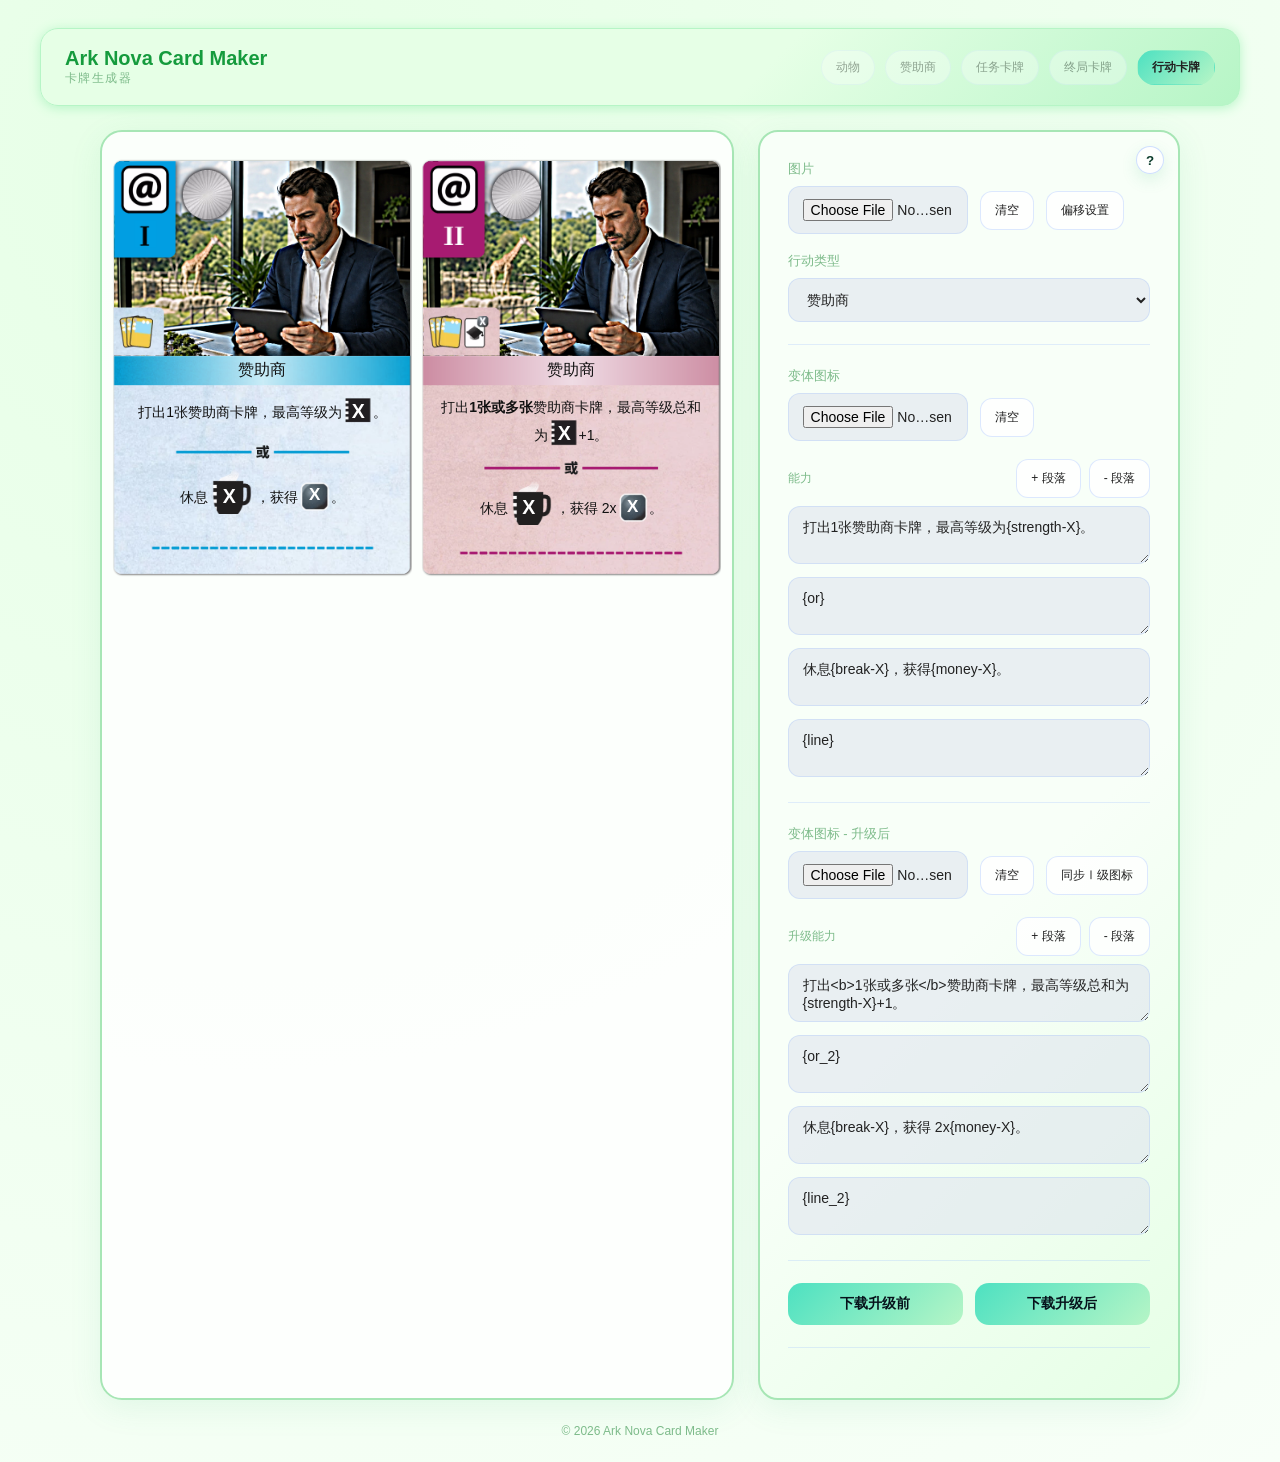
==== CardMaker/index.html @ 080d2d2a "Upload Card Maker (part) - Add Action Card Maker (except for Animal & Card)" ====
<!DOCTYPE html>
<html lang="zh-CN">
  <head>
    <meta charset="UTF-8" />
    <meta http-equiv="Cache-Control" content="no-store, no-cache, must-revalidate" />
    <meta http-equiv="Pragma" content="no-cache" />
    <meta http-equiv="Expires" content="0" />
    <meta name="viewport" content="width=device-width, initial-scale=1.0" />
    <title>卡牌生成器</title>
    <link rel="stylesheet" href="styles.css" />
    <link rel="stylesheet" href="media.css" />
  </head>
  <body>
    <div class="page">
      <header class="topbar">
        <div class="brand">
          <div>
            <div class="brand__title">Ark Nova Card Maker</div>
            <div class="brand__subtitle">卡牌生成器</div>
          </div>
        </div>
        <nav class="tabs">
          <button class="tab tab--disabled" type="button">动物</button>
          <button class="tab tab--disabled" type="button">赞助商</button>
          <button class="tab tab--disabled" type="button">任务卡牌</button>
          <button class="tab tab--disabled" type="button">终局卡牌</button>
          <button class="tab tab--active" type="button">行动卡牌</button>
        </nav>
      </header>

      <main class="layout">
        <section class="preview">
          <div class="card-grid">
            <div class="card-wrap">
              <div class="card card--before">
                <img class="layer layer--back" src="img/action_back_1.png" alt="back" />
                <div class="layer layer--image-wrap">
                  <img class="layer--image" src="" alt="user" />
                </div>
                <img class="layer layer--scope" src="img/action_scope_1.png" alt="scope" />
                <img class="layer layer--head" src="img/action_head_1.png" alt="head" />
                <img class="layer layer--action-plus" src="img/action_plus.png" alt="action plus" />
                <div class="layer layer--plus-icon-wrap">
                  <img class="layer--plus-icon" src="" alt="plus icon" />
                </div>
                <div class="layer layer--action-name" id="actionNameBefore"></div>
                <div class="layer layer--ability" id="abilityText"></div>
                <img class="layer layer--action-icon" src="" alt="action icon" />
              </div>
            </div>
            <div class="card-wrap">
              <div class="card card--after">
                <img class="layer layer--back" src="img/action_back_2.png" alt="back" />
                <div class="layer layer--image-wrap">
                  <img class="layer--image" src="" alt="user" />
                </div>
                <img class="layer layer--scope" src="img/action_scope_2.png" alt="scope" />
                <img class="layer layer--head" src="img/action_head_2.png" alt="head" />
                <img class="layer layer--action-plus" src="img/action_plus.png" alt="action plus" />
                <div class="layer layer--plus-icon-wrap">
                  <img class="layer--plus-icon" src="" alt="plus icon" />
                </div>
                <div class="layer layer--action-name" id="actionNameAfter"></div>
                <div class="layer layer--ability" id="abilityTextUpgrade"></div>
                <img class="layer layer--action-icon" src="" alt="action icon" />
              </div>
            </div>
          </div>
        </section>

        <section class="editor">
          <div class="panel">
            <div class="editor-help" aria-label="富文本帮助">
              <button class="editor-help__btn" type="button">?</button>
              <div class="editor-help__popover" role="tooltip">
                <div class="editor-help__title">支持的富文本</div>
                <ul class="editor-help__list">
                  <li>加粗：&lt;b&gt;文字&lt;/b&gt;</li>
                  <li>常用：钱币 {money:2}、强度 {strength:X}、休息 {break:1}、票 {appeal:3}</li>
                  <li>分隔：{or}、{line}（升级分割线 {or_2}、{line_2}）</li>
                  <li>更多图标：敬请期待</li>
                </ul>
              </div>
            </div>

            <label class="field">
              <span>图片</span>
              <div class="field__row field__row--input">
                <input id="imageInput" type="file" accept="image/*" />
                <button class="ghost" type="button" data-clear="imageInput">清空</button>
                <button class="ghost" type="button" id="toggleOffset">偏移设置</button>
              </div>
            </label>

            <div id="offsetControls" class="hidden">
              <label class="field">
                <div class="field__row">
                  <span>图片 - 水平偏移</span>
                  <span class="field__value" id="offsetXValue">0%</span>
                </div>
                <input id="offsetX" type="range" min="-100" max="100" step="1" value="0" />
              </label>

              <label class="field">
                <div class="field__row">
                  <span>图片 - 垂直偏移</span>
                  <span class="field__value" id="offsetYValue">0%</span>
                </div>
                <input id="offsetY" type="range" min="-100" max="100" step="1" value="0" />
              </label>
            </div>

            <label class="field">
              <span>行动类型</span>
              <select id="actionType">
                <!-- <option value="animal">动物</option> -->
                <option value="sponsor">赞助商</option>
                <option value="association">协会</option>
                <option value="build">建造</option>
                <!-- <option value="card">卡牌</option> -->
              </select>
            </label>

            <div class="divider"></div>

            <label class="field">
              <span>变体图标</span>
              <div class="field__row field__row--input">
                <input id="plusIconInput" type="file" accept="image/*" />
                <button class="ghost" type="button" data-clear="plusIconInput">清空</button>
              </div>
            </label>

            <div class="field">
              <div class="field__row field__row--ability">
                <span>能力</span>
                <div class="button-group">
                  <button class="ghost" type="button" data-add="ability">+ 段落</button>
                  <button class="ghost" type="button" data-remove="ability">- 段落</button>
                </div>
              </div>
              <div class="paragraph-list" id="abilityList"></div>
            </div>

            <div class="divider"></div>

            <label class="field">
              <span>变体图标 - 升级后</span>
              <div class="field__row field__row--input">
                <input id="upgradePlusIconInput" type="file" accept="image/*" />
                <button class="ghost" type="button" data-clear="upgradePlusIconInput">清空</button>
                <button class="ghost" type="button" id="syncPlusIcon">同步Ⅰ级图标</button>
              </div>
            </label>

            <div class="field">
              <div class="field__row field__row--ability">
                <span>升级能力</span>
                <div class="button-group">
                  <button class="ghost" type="button" data-add="upgrade">+ 段落</button>
                  <button class="ghost" type="button" data-remove="upgrade">- 段落</button>
                </div>
              </div>
              <div class="paragraph-list" id="upgradeAbilityList"></div>
            </div>

            <div class="divider"></div>

            <div class="button-row">
              <button id="downloadBeforeBtn" class="primary" type="button">下载升级前</button>
              <button id="downloadAfterBtn" class="primary" type="button">下载升级后</button>
            </div>

            <div class="divider"></div>
          </div>
        </section>
      </main>

      <footer class="footer">© 2026 Ark Nova Card Maker</footer>
    </div>

    <script src="dom2img.js"></script>
    <script src="domtoimage-helper.js"></script>
    <script src="script.js"></script>
  </body>
</html>
---- CardMaker/styles.css ----
:root {
  color-scheme: light;
  --bg: #f8fff8;
  --panel: rgba(255, 255, 255, 0.85);
  --panel-border: rgba(60, 180, 120, 0.18);
  --text: #222;
  --muted: #7dbb8a;
  --accent: #4de1c1;
  --accent-2: #b6f5c6;
  --shadow: 0 8px 32px rgba(60, 180, 120, 0.1);
  --card-ratio: 745 / 1040;
  --img-pos-x: 50%;
  --img-pos-y: 50%;
}

* {
  box-sizing: border-box;
  font-family: "Inter", "Segoe UI", "PingFang SC", sans-serif;
}

body {
  margin: 0;
  background: radial-gradient(circle at 20% 10%, #e6ffe6 0%, #f8fff8 100%);
  color: var(--text);
}

.page {
  min-height: 100vh;
  display: flex;
  flex-direction: column;
  padding: 28px 40px 24px;
  gap: 24px;
}

.topbar {
  display: flex;
  justify-content: space-between;
  align-items: center;
  gap: 18px;
  padding: 18px 24px;
  border-radius: 18px;
  background: linear-gradient(135deg, #e6ffe6 60%, #b6f5c6 100%);
  border: 1px solid #b6f5c6;
  box-shadow: 0 2px 12px #b6f5c6;
  flex-wrap: wrap;
}

.brand {
  display: flex;
  align-items: center;
  gap: 14px;
}

.brand__title {
  font-size: 20px;
  font-weight: 600;
  color: #159b3d;
}

.brand__subtitle {
  font-size: 12px;
  color: var(--muted);
  letter-spacing: 0.12em;
  text-transform: uppercase;
}

.tabs {
  display: flex;
  gap: 10px;
  flex-wrap: wrap;
}

.tab {
  padding: 8px 14px;
  border-radius: 999px;
  border: 1px solid rgba(120, 164, 255, 0.2);
  background: #ffffffcc;
  color: var(--text);
  font-size: 12px;
}

.tab--active {
  background: linear-gradient(135deg, var(--accent), var(--accent-2));
  border-color: transparent;
  font-weight: 700;
}

.tab--disabled {
  opacity: 0.4;
  cursor: not-allowed;
}

.layout {
  display: grid;
  grid-template-columns: minmax(320px, 1.2fr) minmax(320px, 0.8fr);
  gap: 24px;
  flex: 1;
  max-width: 1080px;
  margin-left: auto;
  margin-right: auto;
}

.preview {
  display: flex;
  flex-direction: column;
  align-items: center;
  gap: 16px;
  padding: 26px;
  border-radius: 22px;
  background: var(--panel);
  border: 2px solid #a7e6b5;
  box-shadow: var(--shadow);
}

.card-grid {
  display: grid;
  grid-template-columns: repeat(2, minmax(160px, 1fr));
  gap: 40px;
  width: 100%;
}

.card-wrap {
  display: flex;
  flex-direction: column;
  align-items: center;
  gap: 10px;
}

.card-label {
  font-size: 12px;
  color: var(--muted);
}

.card {
  position: relative;
  width: min(40vw, 300px);
  aspect-ratio: var(--card-ratio);
  overflow: hidden;
}

.layer {
  position: absolute;
  inset: 0;
  width: 100%;
  height: 100%;
  object-fit: cover;
}

.layer--image-wrap {
  position: absolute;
  left: 0.67%;
  top: 0.77%;
  width: 98.66%;
  height: 52.21%;
  -webkit-mask-size: 100% 100%;
  -webkit-mask-position: center;
  -webkit-mask-repeat: no-repeat;
  mask-size: 100% 100%;
  mask-position: center;
  mask-repeat: no-repeat;
}

.layer--image {
  opacity: 0;
  position: absolute;
  inset: 0;
  width: 100%;
  height: 100%;
  object-fit: cover;
  object-position: var(--img-pos-x) var(--img-pos-y);
}

.layer--action-icon,
.layer--action-plus,
.layer--plus-icon {
  object-fit: contain;
}

.layer--plus-icon-wrap {
  position: absolute;
  left: 23.62%;
  top: 2.88%;
  width: 16.38%;
  height: 11.73%;
  display: flex;
  align-items: center;
  justify-content: center;
}

.layer--plus-icon {
  width: 100%;
  height: 100%;
  opacity: 0;
}

.layer--action-name {
  position: absolute;
  top: 51%;
  left: 50%;
  transform: translate(-50%, -50%);
  width: 100%;
  height: 20px;
  text-align: center;
  font-size: 16px;
  line-height: 1;
  color: #111;
  font-family: "Noto Sans SC Black", "Noto Sans SC", "PingFang SC", "Segoe UI", sans-serif;
  opacity: 0;
  pointer-events: none;
  transition: opacity 0.3s ease;
}

.layer--ability {
  position: absolute;
  left: 5%;
  top: 55.25%;
  width: 90%;
  height: 42.98%;
  color: #111;
  font-size: 14px;
  line-height: 2;
  font-family: "Noto Sans SC", "PingFang SC", "Segoe UI", sans-serif;
  font-weight: 400;
  opacity: 0;
  display: flex;
  flex-direction: column;
  text-align: center;
  box-sizing: border-box;
  justify-content: space-evenly;
}

.layer--ability b {
  font-family: "Noto Sans SC Black", "Noto Sans SC", "PingFang SC", "Segoe UI", sans-serif;
  font-weight: 900;
}

.text-latin {
  font-family: "Myriad Pro", "Myriad Pro Bold", "Segoe UI", sans-serif;
}

.ability-paragraph {
  min-height: 5px;
  width: 100%;
  word-break: break-word;
  margin: 0;
}

.rich-icon {
  display: inline-flex;
  align-items: center;
  justify-content: center;
  gap: 4px;
  vertical-align: middle;
  position: relative;
}

.rich-icon__img {
  width: 100%;
  height: 100%;
  object-fit: contain;
}

.rich-icon__value {
  position: absolute;
  inset: 0;
  display: flex;
  align-items: center;
  justify-content: center;
  font-size: 14px;
  font-weight: 700;
  color: #ffffff;
  pointer-events: none;
}

.rich-icon__value--dark {
  color: #111111;
}

.rich-icon[data-icon="strength"] .rich-icon__value,
.rich-icon[data-icon="break"] .rich-icon__value {
  font-size: 19.6px;
}

.rich-icon[data-icon="strength"] .rich-icon__value {
  transform: translate(1px, 0px);
}
.rich-icon[data-icon="break"] .rich-icon__value {
  transform: translate(-3px, 8px);
}
.rich-icon[data-icon="money"] .rich-icon__value {
  transform: translate(0px, -1px);
}


.rich-icon[data-icon="money"] .rich-icon__value {
  font-size: 17px;
}


.rich-icon[data-icon="strength"]{
  transform: translate(0px, -2px);
}

.rich-icon[data-icon="money"]{
  transform: translate(0px, -2px);
}

.rich-icon[data-icon="break"]{
  transform: translate(0px, -10px);
}

.rich-icon[data-icon="appeal"]{
  transform: translate(0px, -3px);
}

.editor {
  display: flex;
  align-items: stretch;
  background: linear-gradient(135deg, #f8fff8 60%, #e6ffe6 100%);
  border-radius: 20px;
}

.panel {
  flex: 1;
  padding: 28px;
  border-radius: 20px;
  box-shadow: var(--shadow);
  border: 2px solid #a7e6b5;
  position: relative;
}

.field {
  display: flex;
  flex-direction: column;
  gap: 8px;
  margin-bottom: 18px;
  font-size: 13px;
  color: var(--muted);
}

.field input[type="file"],
.field input[type="text"],
.field textarea,
.field select {
  padding: 12px 14px;
  border-radius: 12px;
  border: 1px solid rgba(120, 164, 255, 0.2);
  background: rgba(223, 229, 238, 0.6);
  color: var(--text);
  font-size: 14px;
}

.paragraph-list {
  display: flex;
  flex-direction: column;
  gap: 10px;
}

.paragraph-input {
  width: 100%;
  min-height: 42px;
  resize: vertical;
}

.field__row--ability {
  align-items: center;
}

.button-group {
  display: flex;
  gap: 8px;
  flex-wrap: wrap;
}

.field input[type="range"] {
  width: 100%;
  accent-color: var(--accent);
}

.field__row {
  display: flex;
  align-items: center;
  justify-content: space-between;
  gap: 12px;
  font-size: 12px;
}

.field__row--input {
  justify-content: flex-start;
  flex-wrap: nowrap;
}

.field__row--input input[type="file"] {
  flex: 1 1 auto;
  min-width: 140px;
  max-width: 180px;
}

.ghost {
  padding: 10px 14px;
  border-radius: 12px;
  border: 1px solid rgba(120, 164, 255, 0.25);
  background: #ffffffcc;
  color: var(--text);
  font-size: 12px;
  white-space: nowrap;
  cursor: pointer;
}

.ghost:hover {
  border-color: rgba(120, 164, 255, 0.45);
}

.field__value {
  color: var(--text);
  min-width: 40px;
  text-align: right;
}

.button-row {
  display: grid;
  grid-template-columns: repeat(2, minmax(120px, 1fr));
  gap: 12px;
}

.primary {
  width: 100%;
  padding: 12px 16px;
  border-radius: 14px;
  border: none;
  background: linear-gradient(135deg, var(--accent), var(--accent-2));
  color: #06121b;
  font-size: 14px;
  font-weight: 700;
  cursor: pointer;
  transition: transform 0.2s ease, box-shadow 0.2s ease;
}

.primary:hover {
  transform: translateY(-1px);
  box-shadow: 0 12px 20px rgba(184, 219, 212, 0.3);
}

.divider {
  height: 1px;
  background: rgba(120, 164, 255, 0.2);
  margin: 22px 0;
}

.editor-help {
  position: absolute;
  top: 14px;
  right: 14px;
  z-index: 2;
}

.editor-help__btn {
  width: 28px;
  height: 28px;
  border-radius: 50%;
  border: 1px solid rgba(120, 164, 255, 0.35);
  background: #ffffffcc;
  color: #0b3c2b;
  font-weight: 700;
  cursor: pointer;
  box-shadow: 0 6px 16px rgba(60, 180, 120, 0.15);
}

.editor-help__btn:hover {
  border-color: rgba(120, 164, 255, 0.6);
}

.editor-help__popover {
  position: absolute;
  top: 36px;
  right: 0;
  width: 260px;
  padding: 12px 14px;
  border-radius: 12px;
  background: #ffffff;
  border: 1px solid rgba(120, 164, 255, 0.25);
  box-shadow: 0 14px 30px rgba(60, 180, 120, 0.2);
  opacity: 0;
  visibility: hidden;
  transform: translateY(-6px);
  transition: opacity 0.2s ease, transform 0.2s ease, visibility 0.2s ease;
  pointer-events: none;
}

.editor-help:hover .editor-help__popover,
.editor-help__btn:focus + .editor-help__popover {
  opacity: 1;
  visibility: visible;
  transform: translateY(0);
  pointer-events: auto;
}

.editor-help__title {
  font-size: 13px;
  font-weight: 700;
  color: #0b3c2b;
  margin-bottom: 6px;
}

.editor-help__list {
  margin: 0;
  padding-left: 16px;
  font-size: 12px;
  line-height: 1.6;
  color: #3b6b56;
}

.footer {
  text-align: center;
  color: var(--muted);
  font-size: 12px;
}

.hidden {
  display: none;
}
---- CardMaker/media.css ----
@media (max-width: 980px) {
  .layout {
    grid-template-columns: 1fr;
  }

  .card {
    width: min(70vw, 340px);
  }
}

@media (max-width: 600px) {
  .page {
    padding: 8px;
    gap: 14px;
  }

  .card-grid {
    grid-template-columns: 1fr;
  }
}
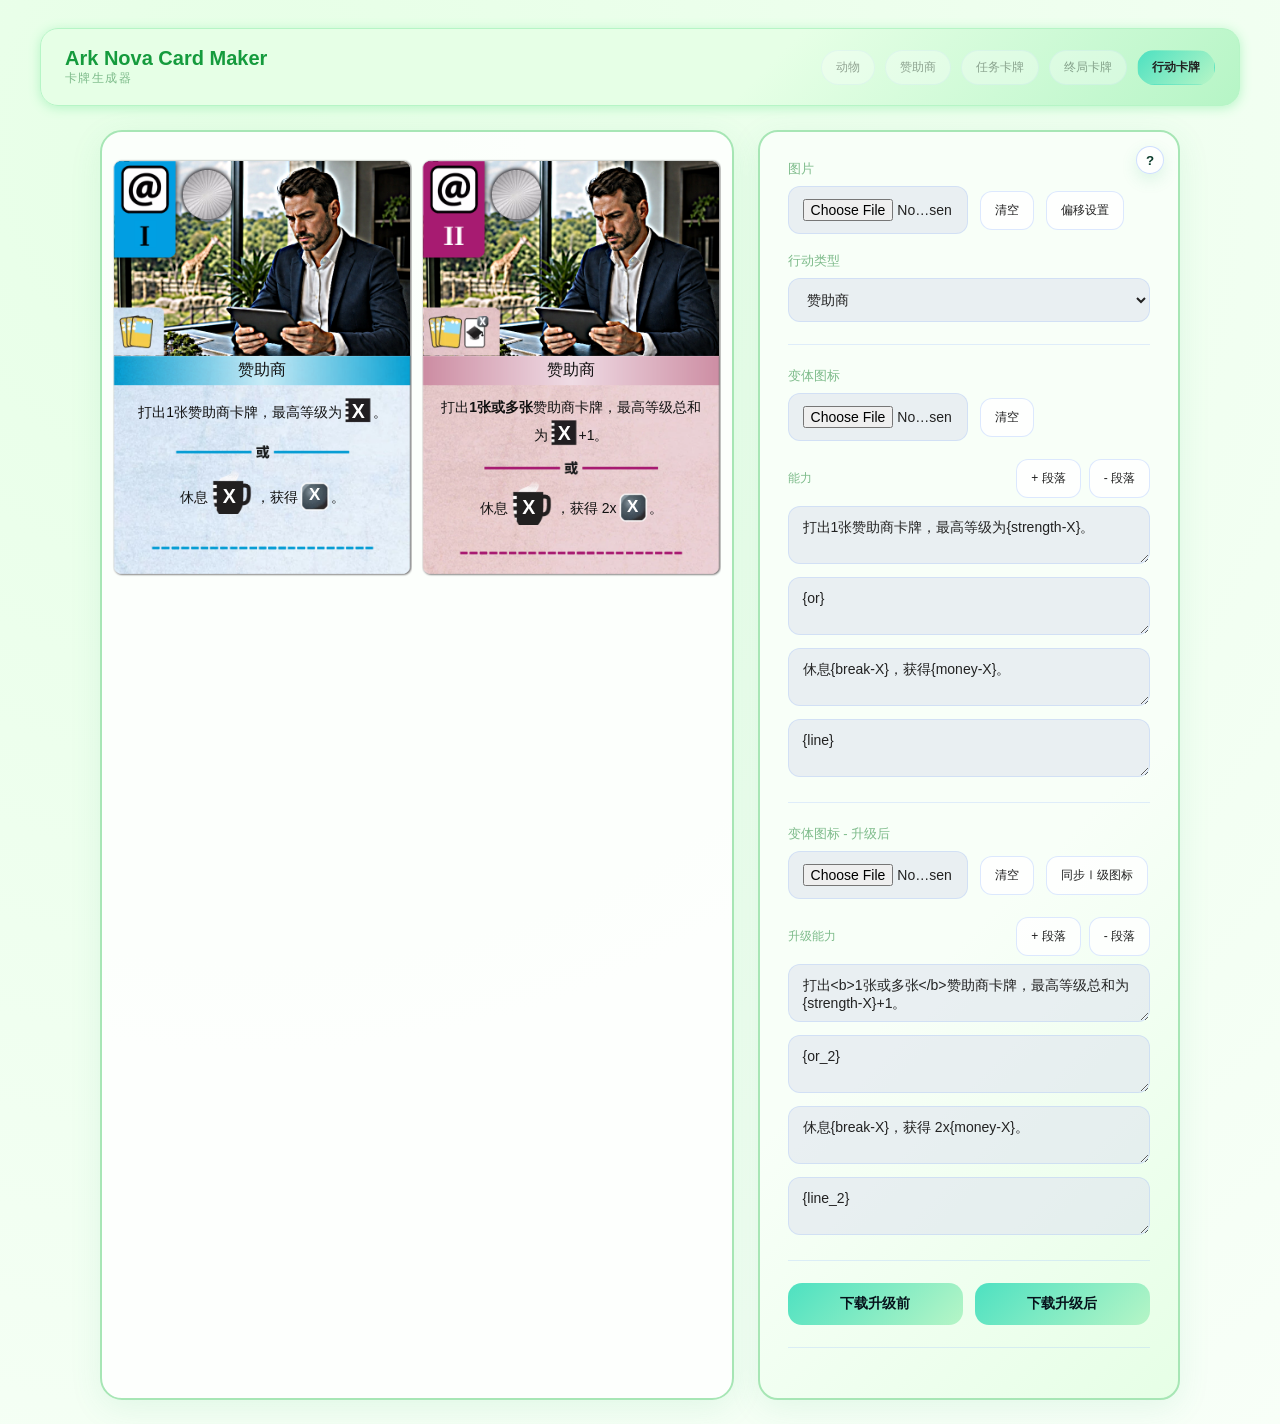
==== commit 4bfe7d1b: "Update index.html" ====
--- a/CardMaker/index.html
+++ b/CardMaker/index.html
@@ -175,8 +175,6 @@
           </div>
         </section>
       </main>
-
-      <footer class="footer">© 2026 Ark Nova Card Maker</footer>
     </div>
 
     <script src="dom2img.js"></script>
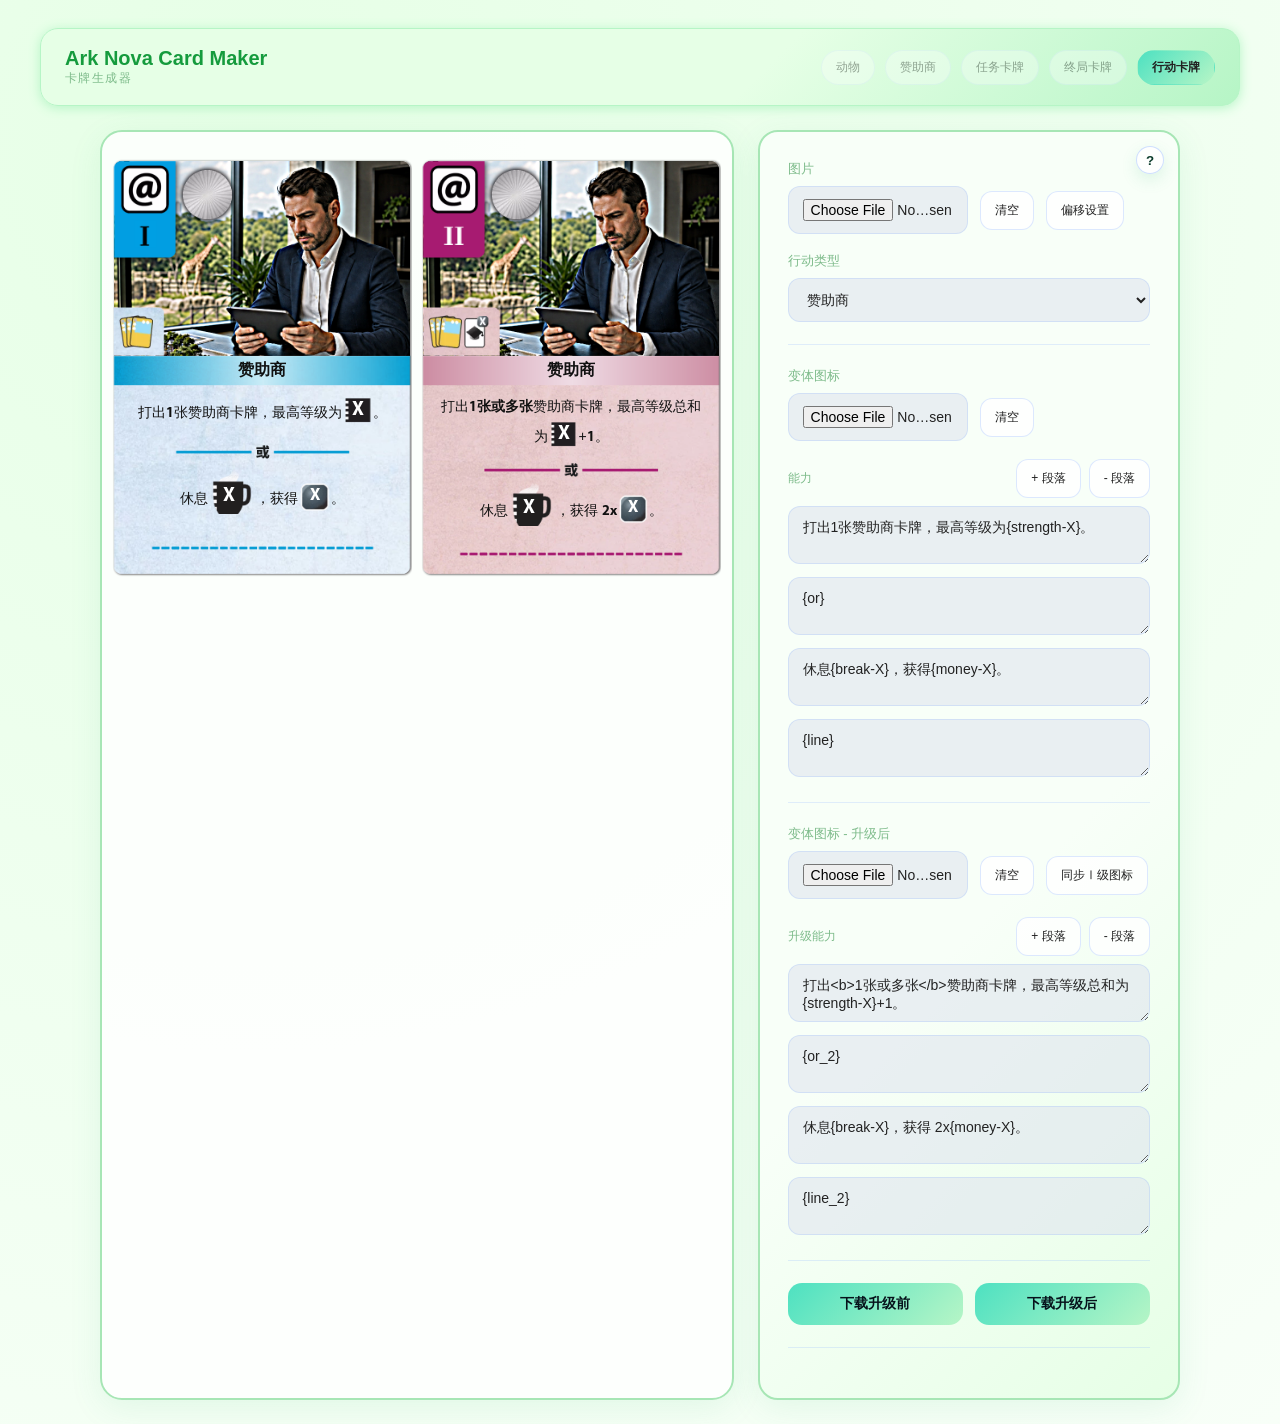
==== commit 98129c37: "Update index.html" ====
--- a/CardMaker/index.html
+++ b/CardMaker/index.html
@@ -7,8 +7,8 @@
     <meta http-equiv="Expires" content="0" />
     <meta name="viewport" content="width=device-width, initial-scale=1.0" />
     <title>卡牌生成器</title>
-    <link rel="stylesheet" href="styles.css" />
-    <link rel="stylesheet" href="media.css" />
+    <link rel="stylesheet" href="styles.css?v=1.0.0" />
+    <link rel="stylesheet" href="media.css?v=1.0.0" />
   </head>
   <body>
     <div class="page">
--- a/CardMaker/styles.css
+++ b/CardMaker/styles.css
@@ -13,6 +13,11 @@
   --img-pos-y: 50%;
 }
 
+@font-face {
+    font-family: "Myriad Pro Bold";
+    src: url("./font/MyriadPro-Bold.otf") format("opentype");
+}
+
 * {
   box-sizing: border-box;
   font-family: "Inter", "Segoe UI", "PingFang SC", sans-serif;
@@ -204,7 +209,8 @@
   font-size: 16px;
   line-height: 1;
   color: #111;
-  font-family: "Noto Sans SC Black", "Noto Sans SC", "PingFang SC", "Segoe UI", sans-serif;
+  font-family: "Noto Sans SC Black", "Noto Sans SC";
+  font-weight: bold;
   opacity: 0;
   pointer-events: none;
   transition: opacity 0.3s ease;
@@ -219,7 +225,7 @@
   color: #111;
   font-size: 14px;
   line-height: 2;
-  font-family: "Noto Sans SC", "PingFang SC", "Segoe UI", sans-serif;
+  font-family: "Noto Sans SC";
   font-weight: 400;
   opacity: 0;
   display: flex;
@@ -230,12 +236,12 @@
 }
 
 .layer--ability b {
-  font-family: "Noto Sans SC Black", "Noto Sans SC", "PingFang SC", "Segoe UI", sans-serif;
+  font-family: "Noto Sans SC Black", "Noto Sans SC";
   font-weight: 900;
 }
 
 .text-latin {
-  font-family: "Myriad Pro", "Myriad Pro Bold", "Segoe UI", sans-serif;
+  font-family: "Myriad Pro", "Myriad Pro Bold";
 }
 
 .ability-paragraph {
@@ -282,7 +288,7 @@
 }
 
 .rich-icon[data-icon="strength"] .rich-icon__value {
-  transform: translate(1px, 0px);
+  transform: translate(1px, -1px);
 }
 .rich-icon[data-icon="break"] .rich-icon__value {
   transform: translate(-3px, 8px);
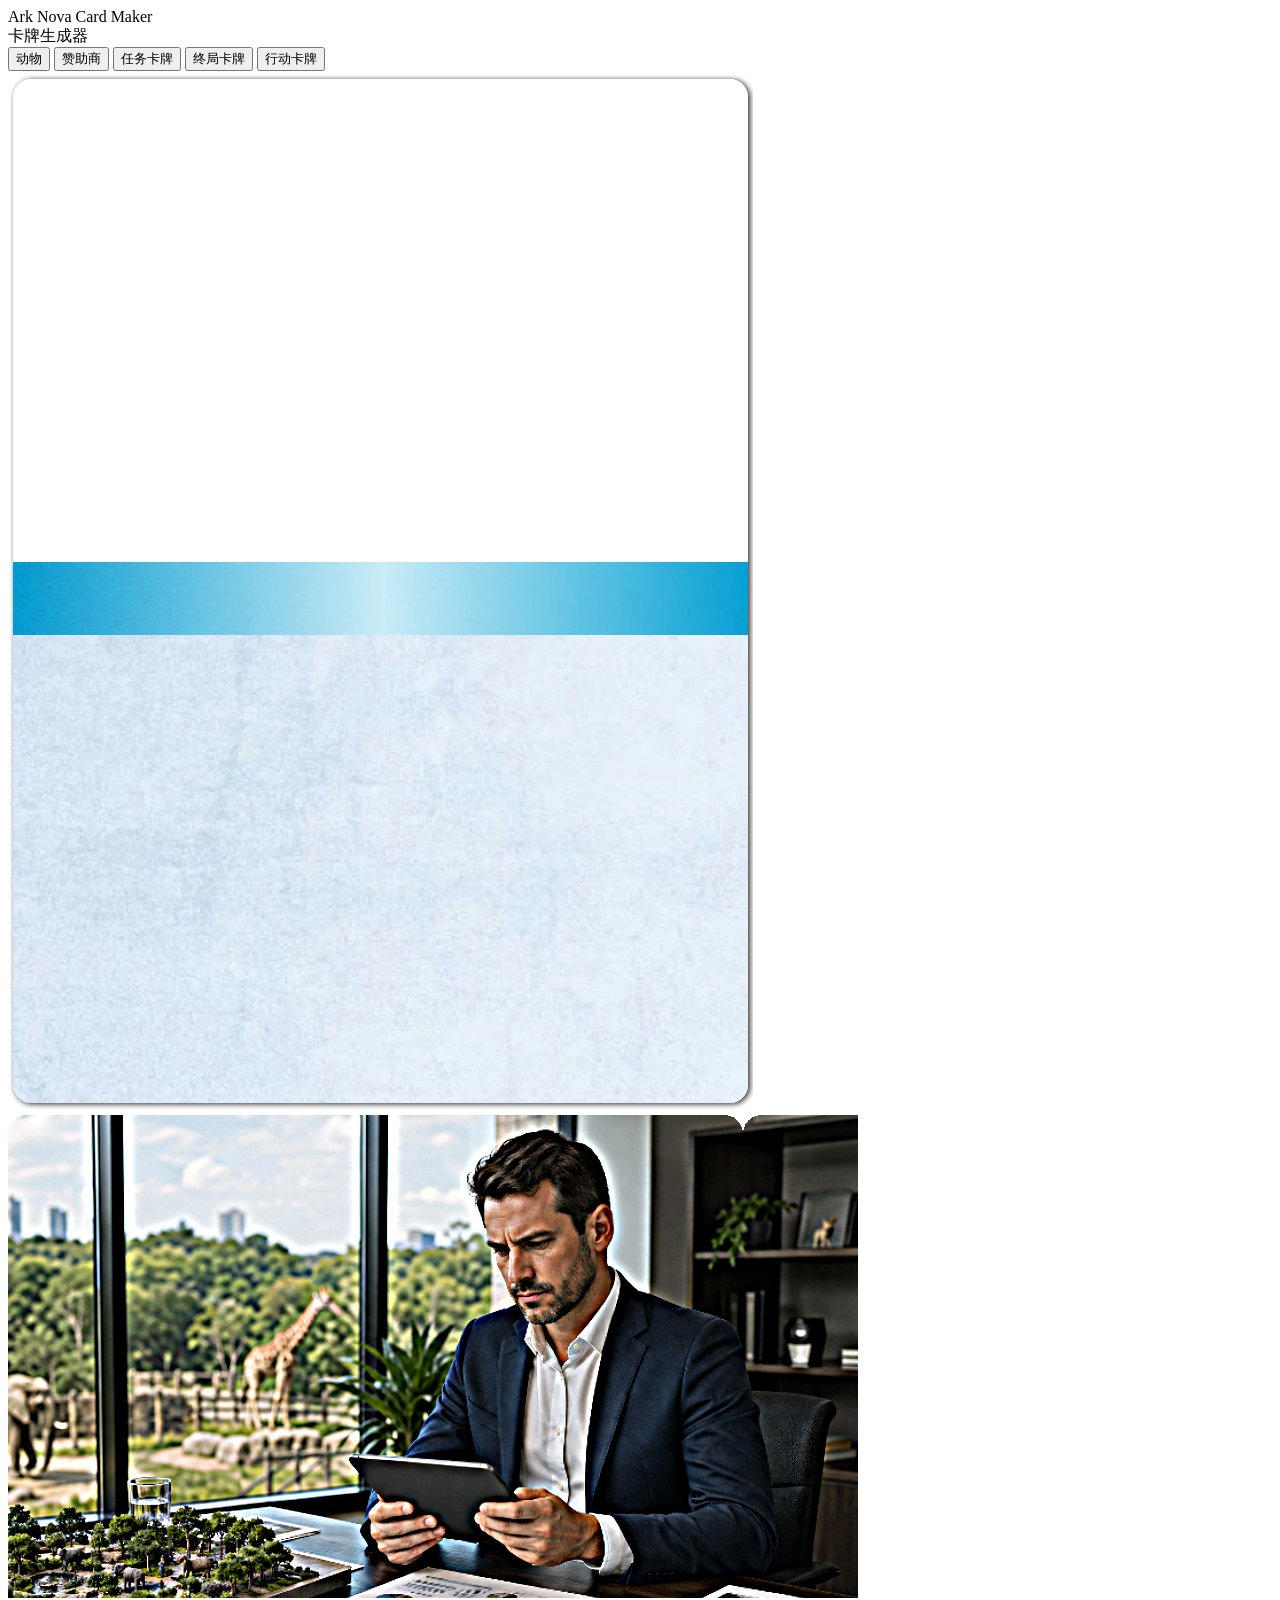
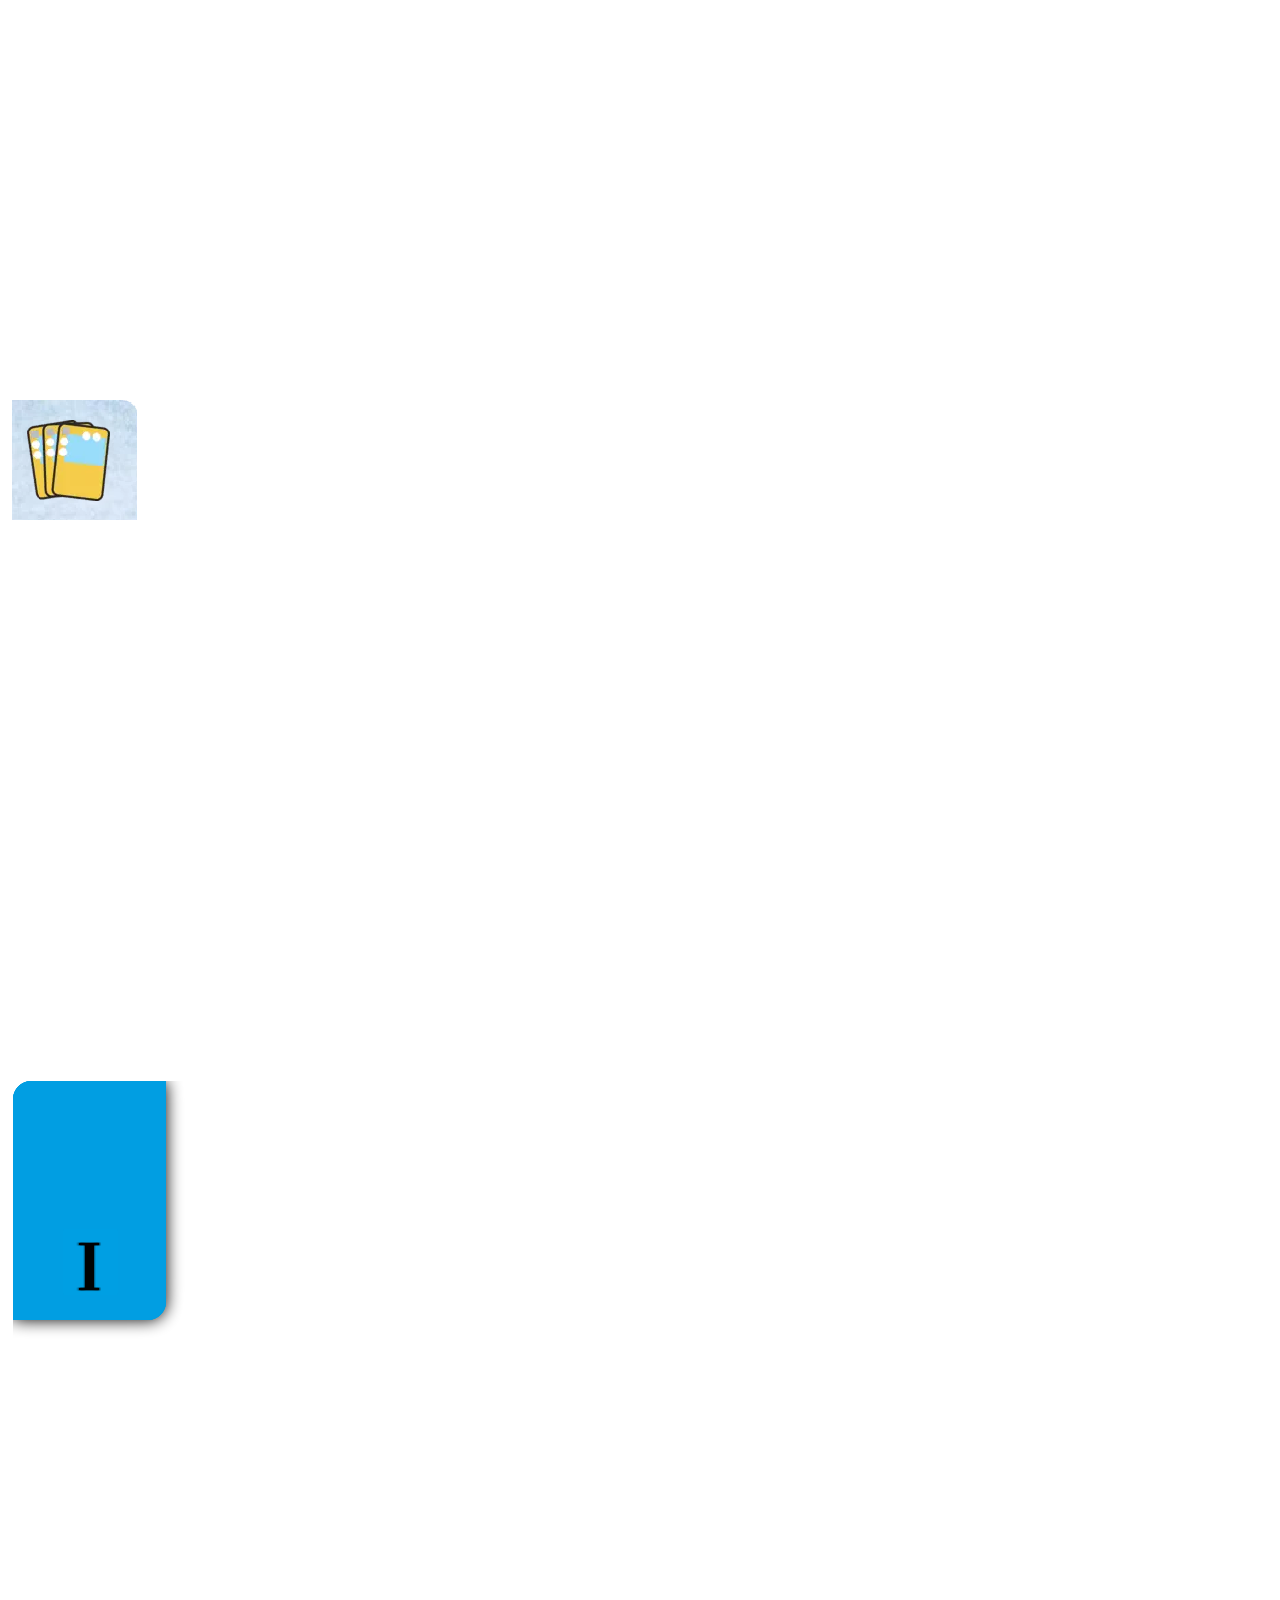
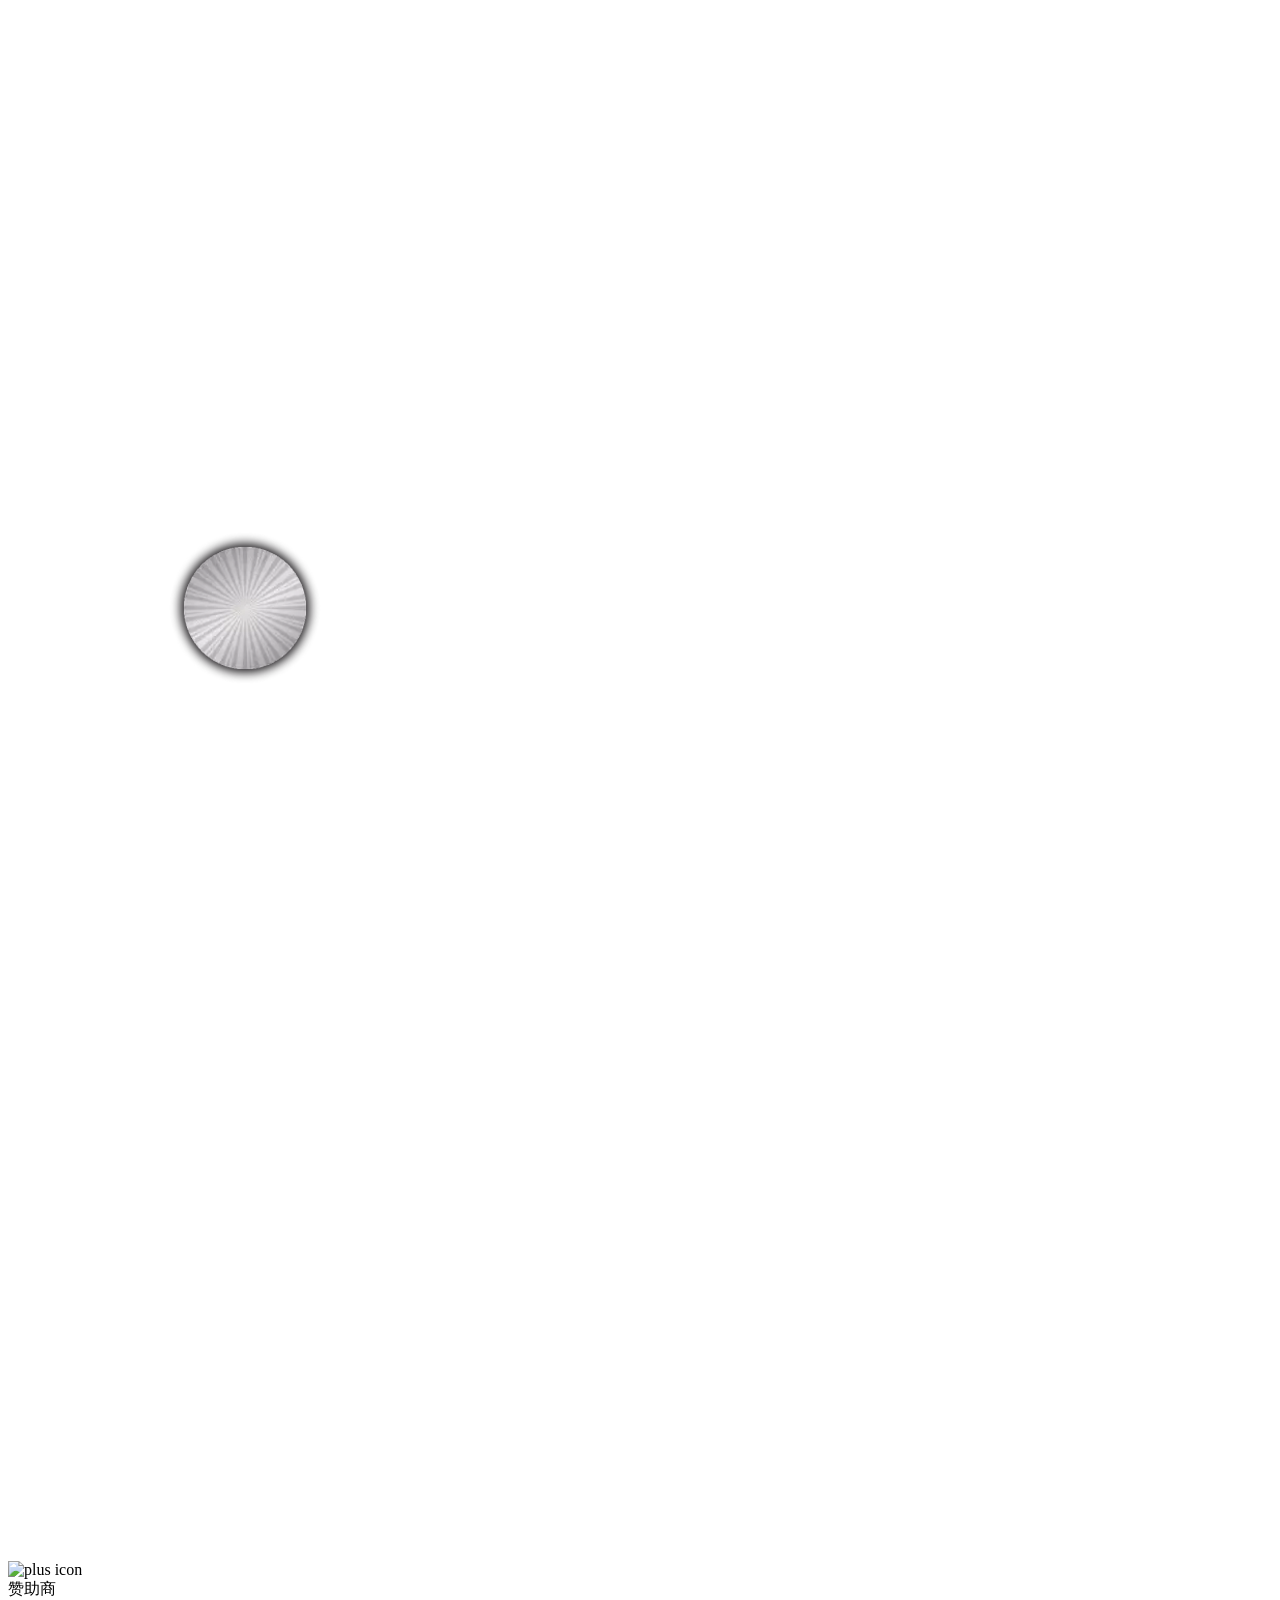
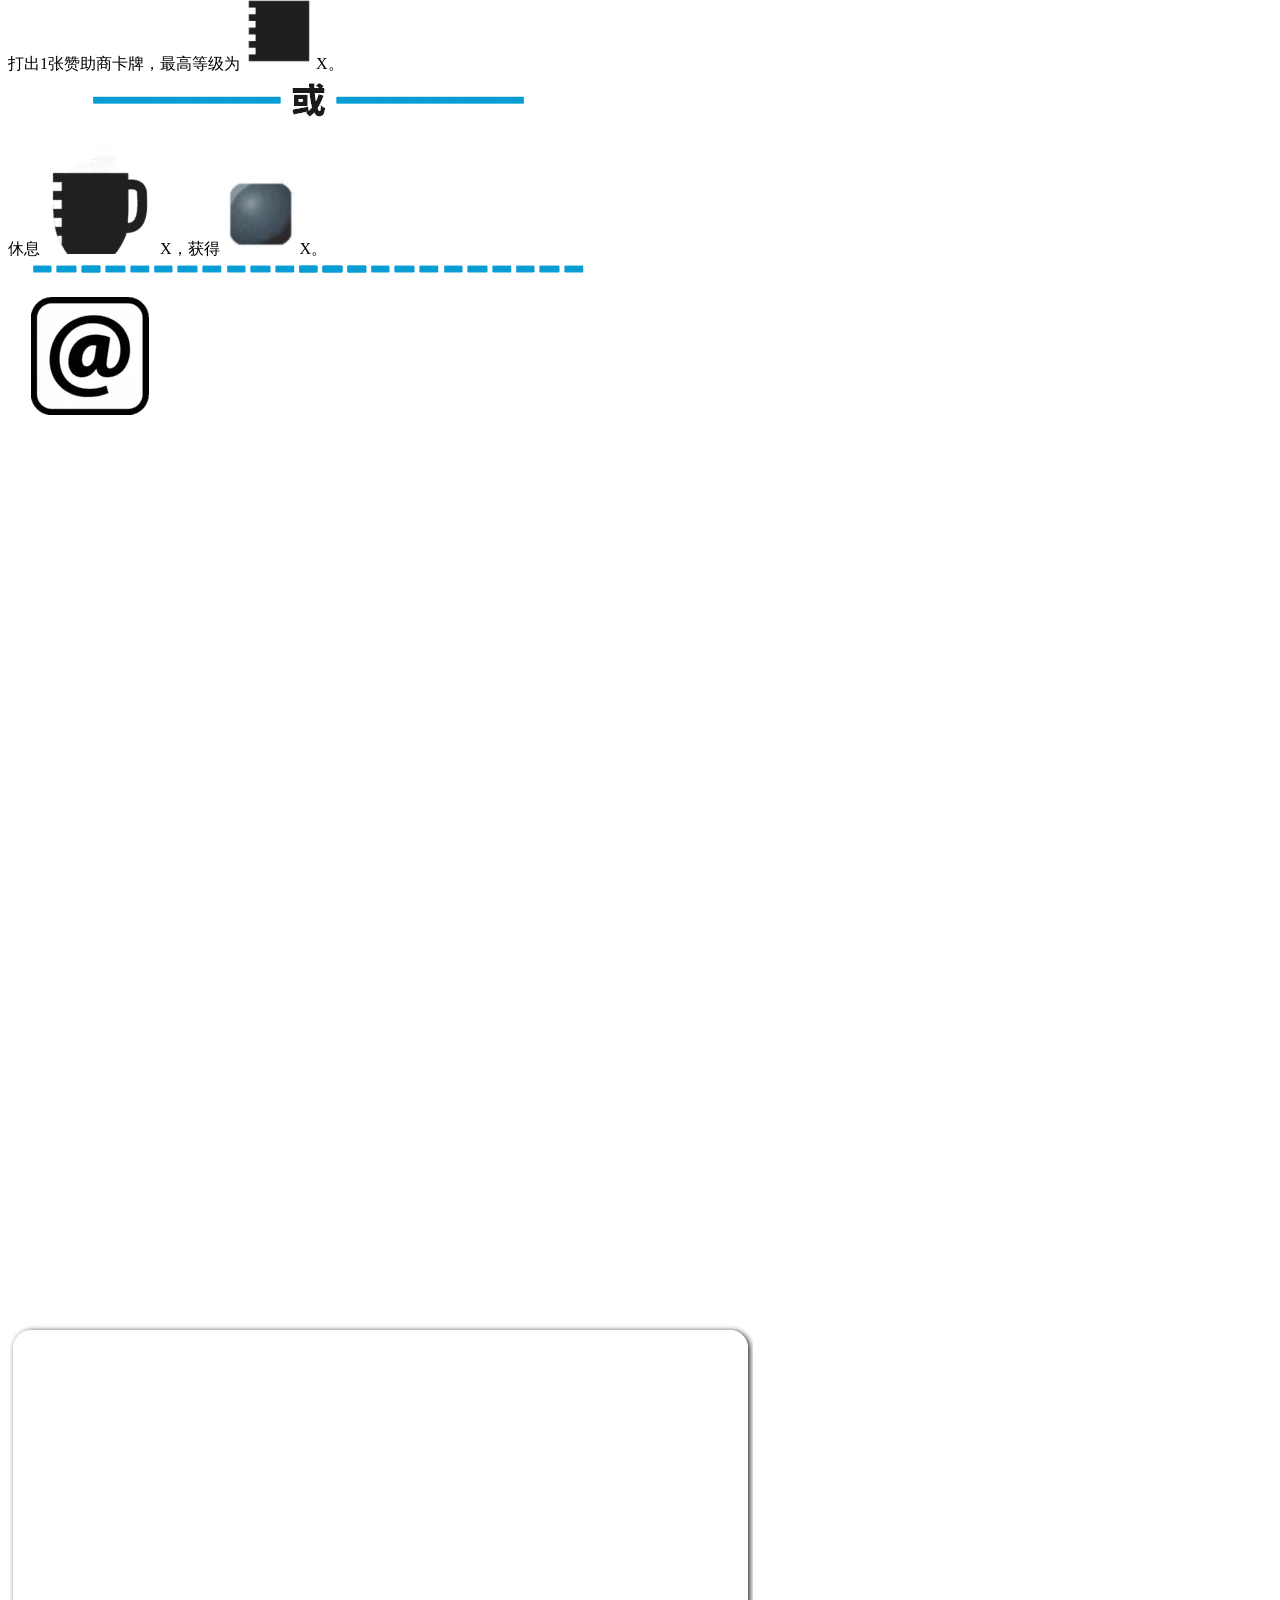
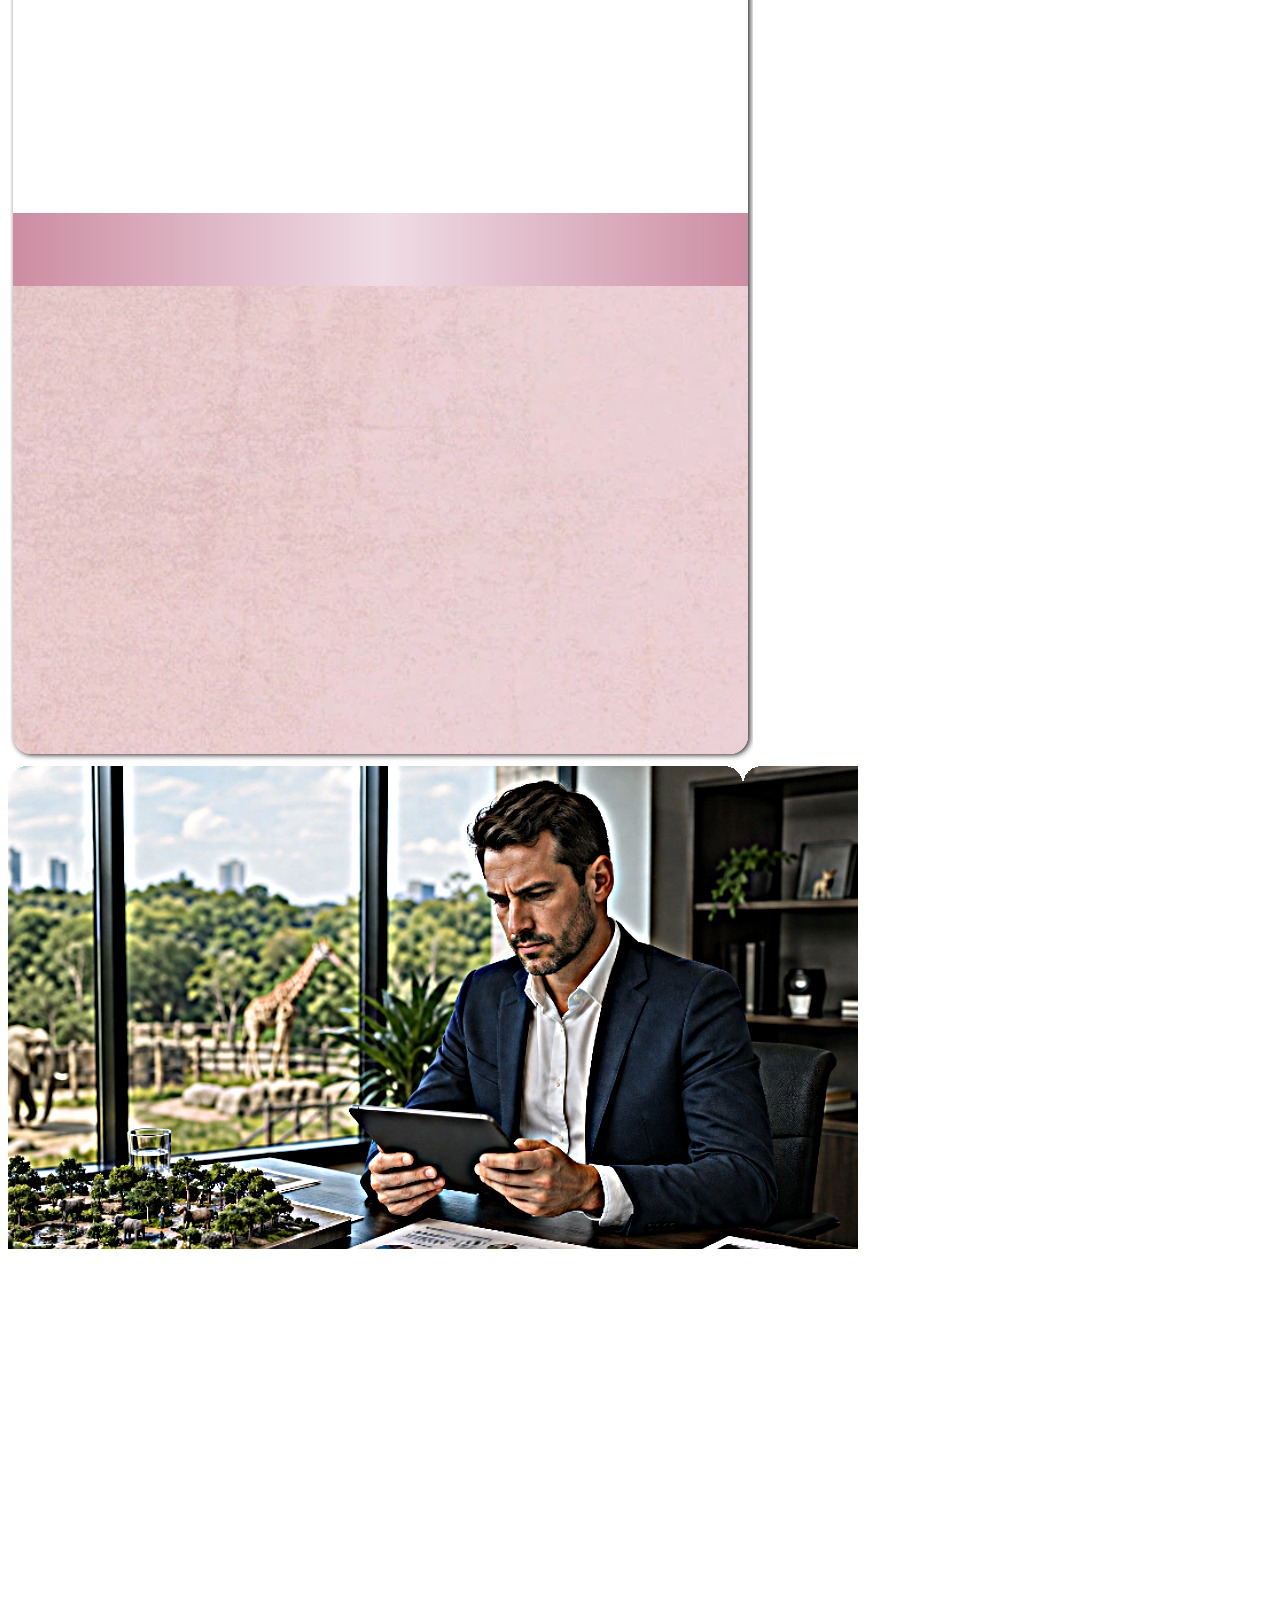
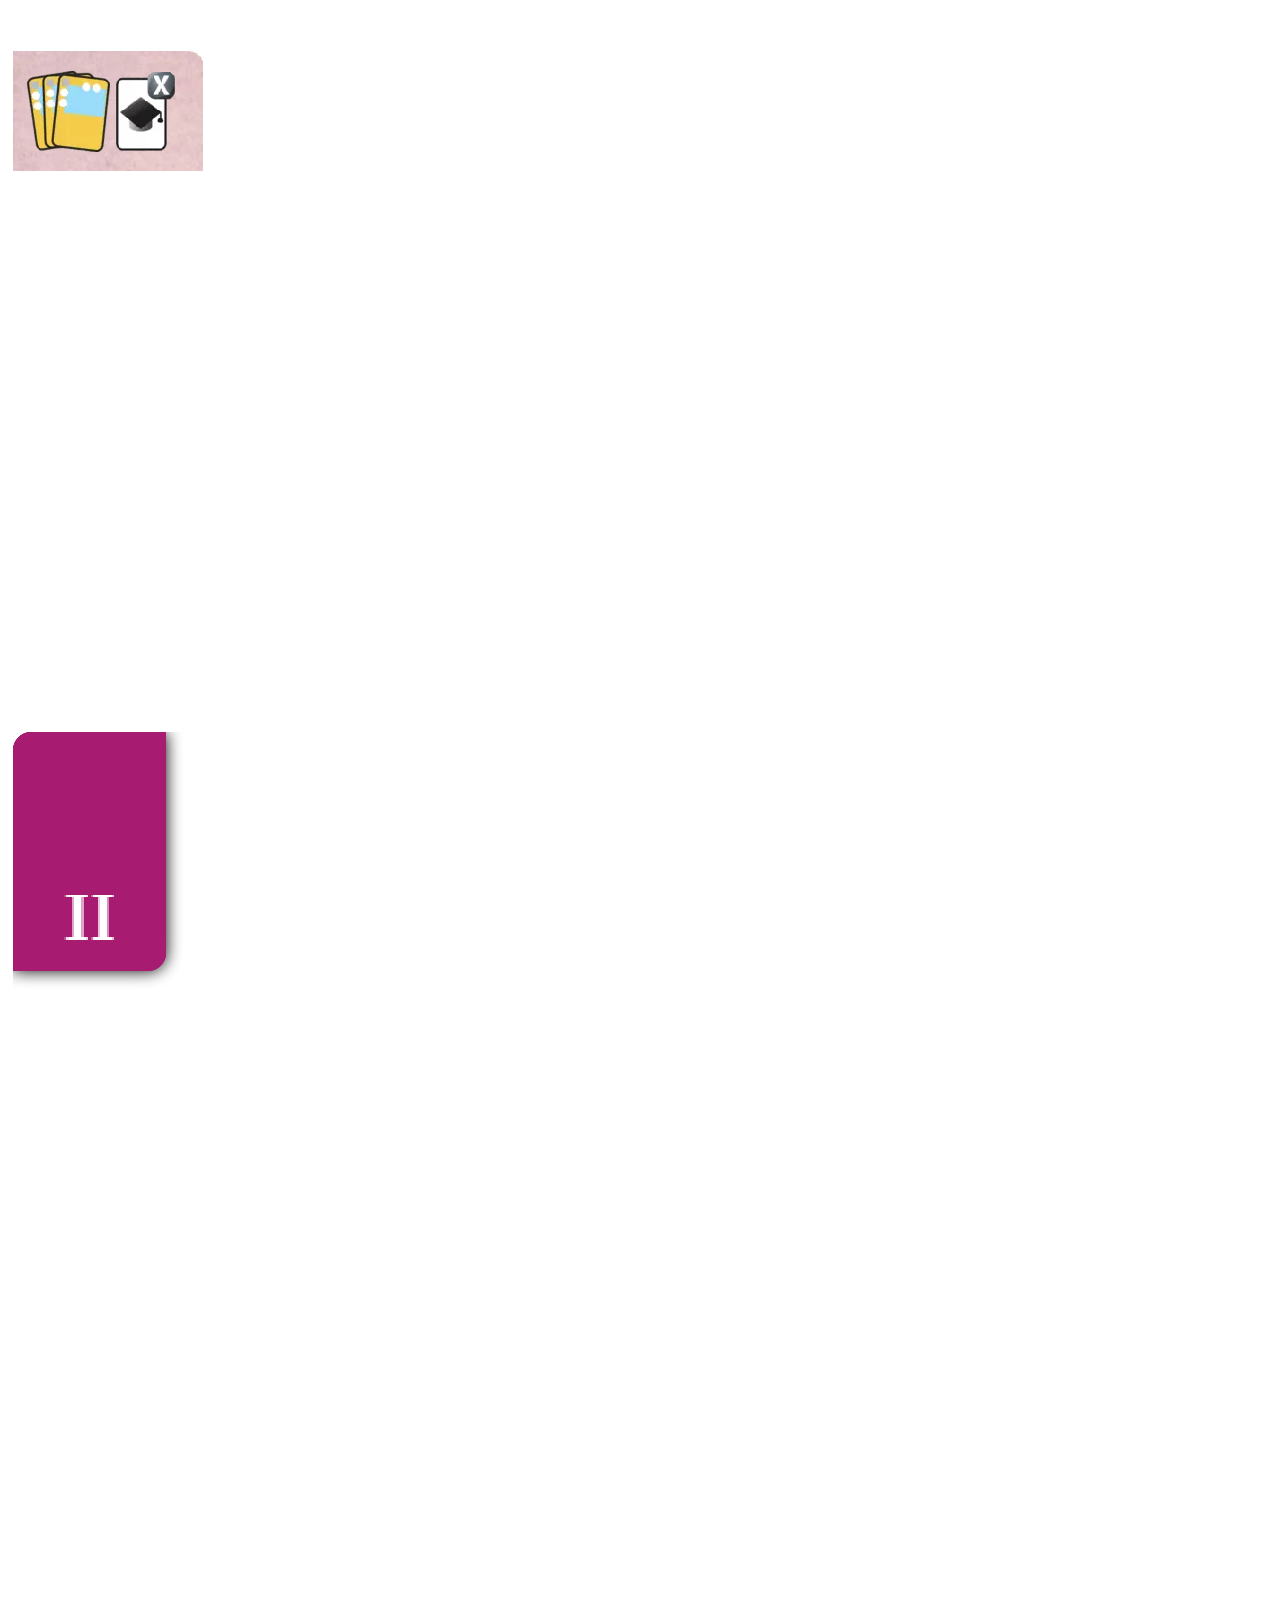
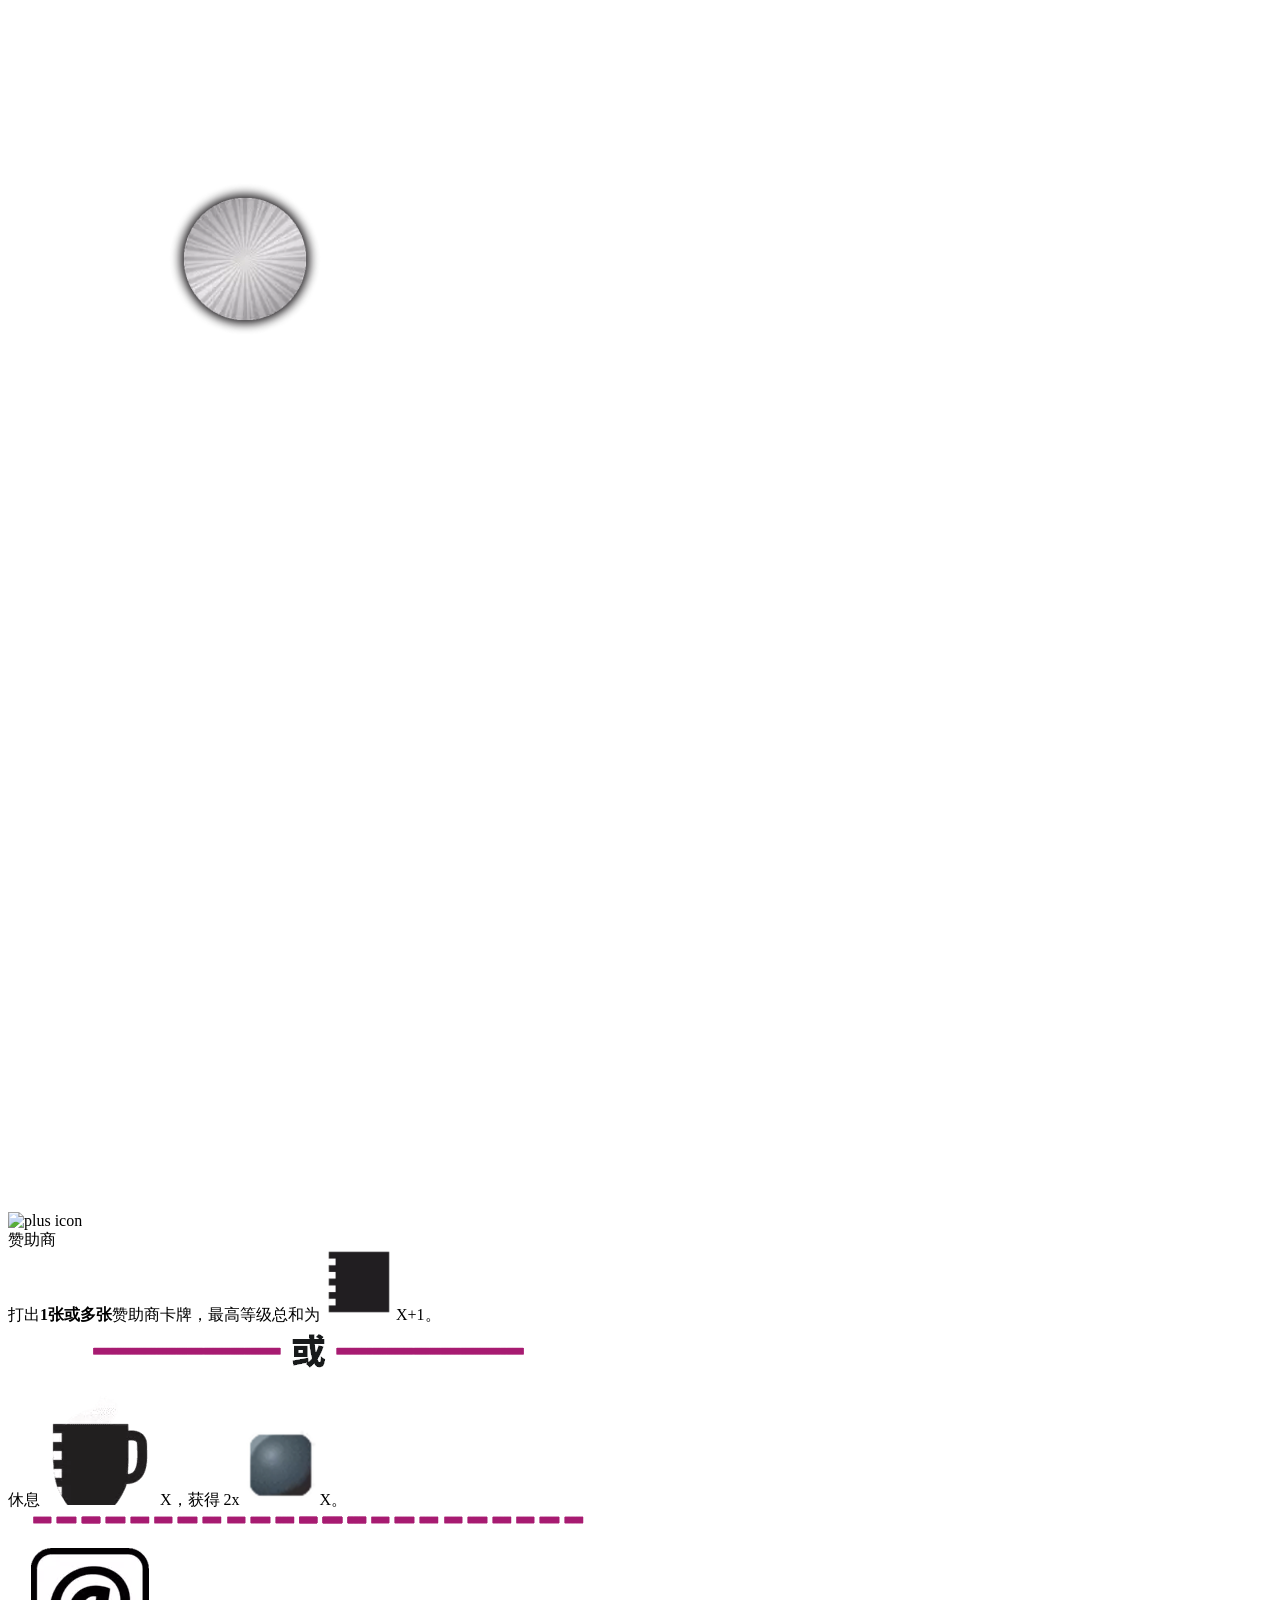
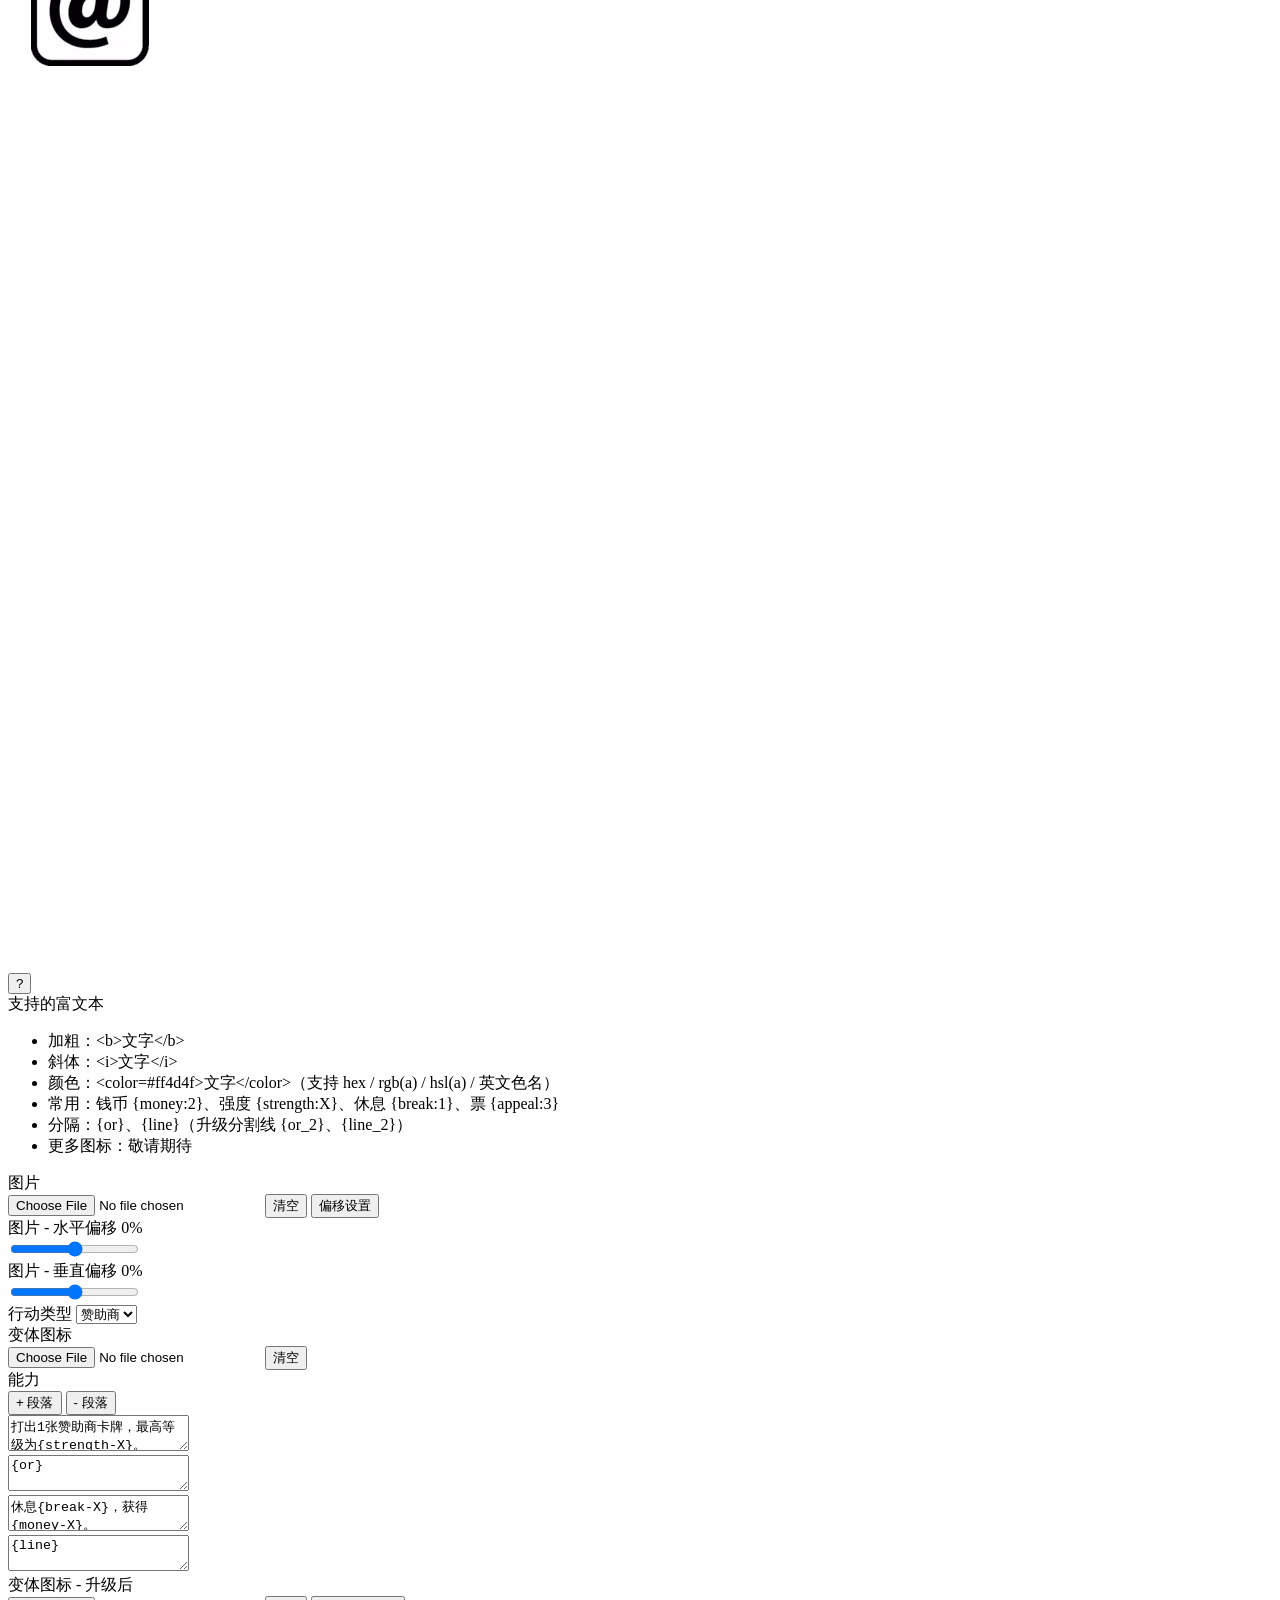
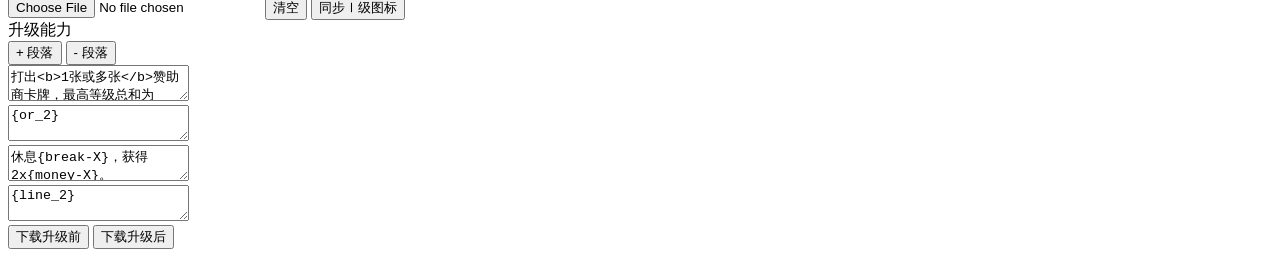
==== commit 9fb0b1e7: "Add Version Control" ====
--- a/CardMaker/index.html
+++ b/CardMaker/index.html
@@ -7,8 +7,33 @@
     <meta http-equiv="Expires" content="0" />
     <meta name="viewport" content="width=device-width, initial-scale=1.0" />
     <title>卡牌生成器</title>
-    <link rel="stylesheet" href="styles.css?v=1.0.0" />
-    <link rel="stylesheet" href="media.css?v=1.0.0" />
+    <script>
+      window.APP_VERSION = "1.0.0";
+      window.withVersion = function (url) {
+        if (!url) return url;
+        if (/^(data:|blob:)/i.test(url)) return url;
+        const hasVersion = /[?&]version=/.test(url);
+        if (hasVersion) {
+          return url.replace(/[?&]version=[^&]*/i, function (match) {
+            const prefix = match.startsWith("?") ? "?" : "&";
+            return prefix + "version=" + encodeURIComponent(window.APP_VERSION);
+          });
+        }
+        const joiner = url.includes("?") ? "&" : "?";
+        return url + joiner + "version=" + encodeURIComponent(window.APP_VERSION);
+      };
+      (function () {
+        const withVersion = window.withVersion || function (u) { return u; };
+        document.querySelectorAll("link[data-href]").forEach(function (link) {
+          const base = link.getAttribute("data-href");
+          if (base) {
+            link.setAttribute("href", withVersion(base));
+          }
+        });
+      })();
+    </script>
+    <link rel="stylesheet" data-href="styles.css" />
+    <link rel="stylesheet" data-href="media.css" />
   </head>
   <body>
     <div class="page">
@@ -76,6 +101,8 @@
                 <div class="editor-help__title">支持的富文本</div>
                 <ul class="editor-help__list">
                   <li>加粗：&lt;b&gt;文字&lt;/b&gt;</li>
+                  <li>斜体：&lt;i&gt;文字&lt;/i&gt;</li>
+                  <li>颜色：&lt;color=#ff4d4f&gt;文字&lt;/color&gt;（支持 hex / rgb(a) / hsl(a) / 英文色名）</li>
                   <li>常用：钱币 {money:2}、强度 {strength:X}、休息 {break:1}、票 {appeal:3}</li>
                   <li>分隔：{or}、{line}（升级分割线 {or_2}、{line_2}）</li>
                   <li>更多图标：敬请期待</li>
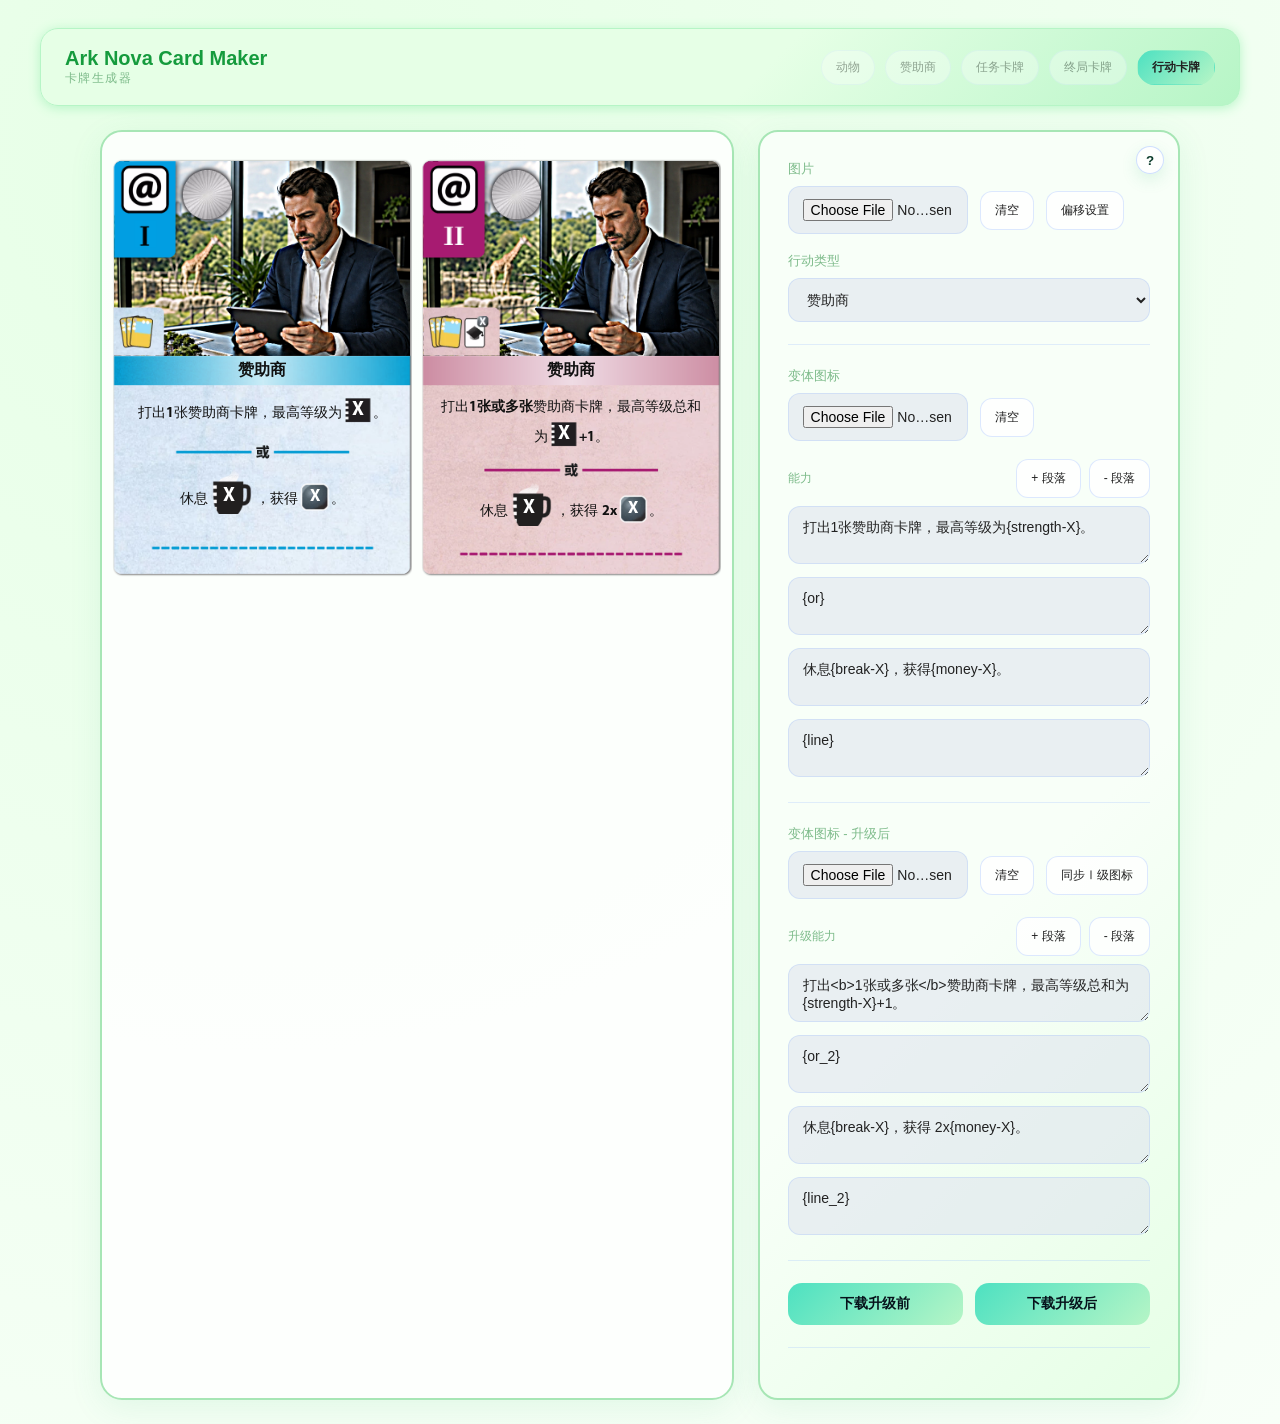
==== commit 73b4d5fd: "add icons" ====
--- a/CardMaker/index.html
+++ b/CardMaker/index.html
@@ -7,8 +7,10 @@
     <meta http-equiv="Expires" content="0" />
     <meta name="viewport" content="width=device-width, initial-scale=1.0" />
     <title>卡牌生成器</title>
+    <link rel="stylesheet" data-href="styles.css" />
+    <link rel="stylesheet" data-href="media.css" />
     <script>
-      window.APP_VERSION = "1.0.0";
+      window.APP_VERSION = "1.0.4";
       window.withVersion = function (url) {
         if (!url) return url;
         if (/^(data:|blob:)/i.test(url)) return url;
@@ -32,8 +34,6 @@
         });
       })();
     </script>
-    <link rel="stylesheet" data-href="styles.css" />
-    <link rel="stylesheet" data-href="media.css" />
   </head>
   <body>
     <div class="page">
--- a/CardMaker/styles.css
+++ b/CardMaker/styles.css
@@ -275,7 +275,9 @@
   font-size: 14px;
   font-weight: 700;
   color: #ffffff;
+  font-family: "Myriad Pro", "Myriad Pro Bold", "Inter", "Segoe UI", "PingFang SC", sans-serif;
   pointer-events: none;
+  text-align: center;
 }
 
 .rich-icon__value--dark {
@@ -294,14 +296,24 @@
   transform: translate(-3px, 8px);
 }
 .rich-icon[data-icon="money"] .rich-icon__value {
-  transform: translate(0px, -1px);
-}
-
+  transform: translate(0px, 0px);
+}
 
 .rich-icon[data-icon="money"] .rich-icon__value {
   font-size: 17px;
 }
-
+.rich-icon[data-icon="enclosure"] .rich-icon__value {
+  font-size: 19.6px;
+  transform: translate(0px, 0px);
+}
+.rich-icon[data-icon="conservation"] .rich-icon__value {
+  font-size: 17px;
+  color: black;
+  transform: translate(0px, -1px);
+}
+.rich-icon[data-icon="reputation"] .rich-icon__value {
+  transform: translate(1px, 0px);
+}
 
 .rich-icon[data-icon="strength"]{
   transform: translate(0px, -2px);
@@ -316,6 +328,38 @@
 }
 
 .rich-icon[data-icon="appeal"]{
+  transform: translate(0px, -3px);
+}
+
+.rich-icon[data-icon="x"]{
+  transform: translate(0px, -2px);
+}
+
+.rich-icon[data-icon="enclosure"]{
+  transform: translate(0px, -3px);
+}
+
+.rich-icon[data-icon="clever"]{
+  transform: translate(0px, -3px);
+}
+
+.rich-icon[data-icon="reputation"]{
+  transform: translate(0px, -2px);
+}
+
+.rich-icon[data-icon="mark"]{
+  transform: translate(0px, -3px);
+}
+
+.rich-icon[data-icon="upgrade"]{
+  transform: translate(0px, -3px);
+}
+
+.rich-icon[data-icon="take"]{
+  transform: translate(0px, -3px);
+}
+
+.rich-icon[data-icon="x2"]{
   transform: translate(0px, -3px);
 }
 
